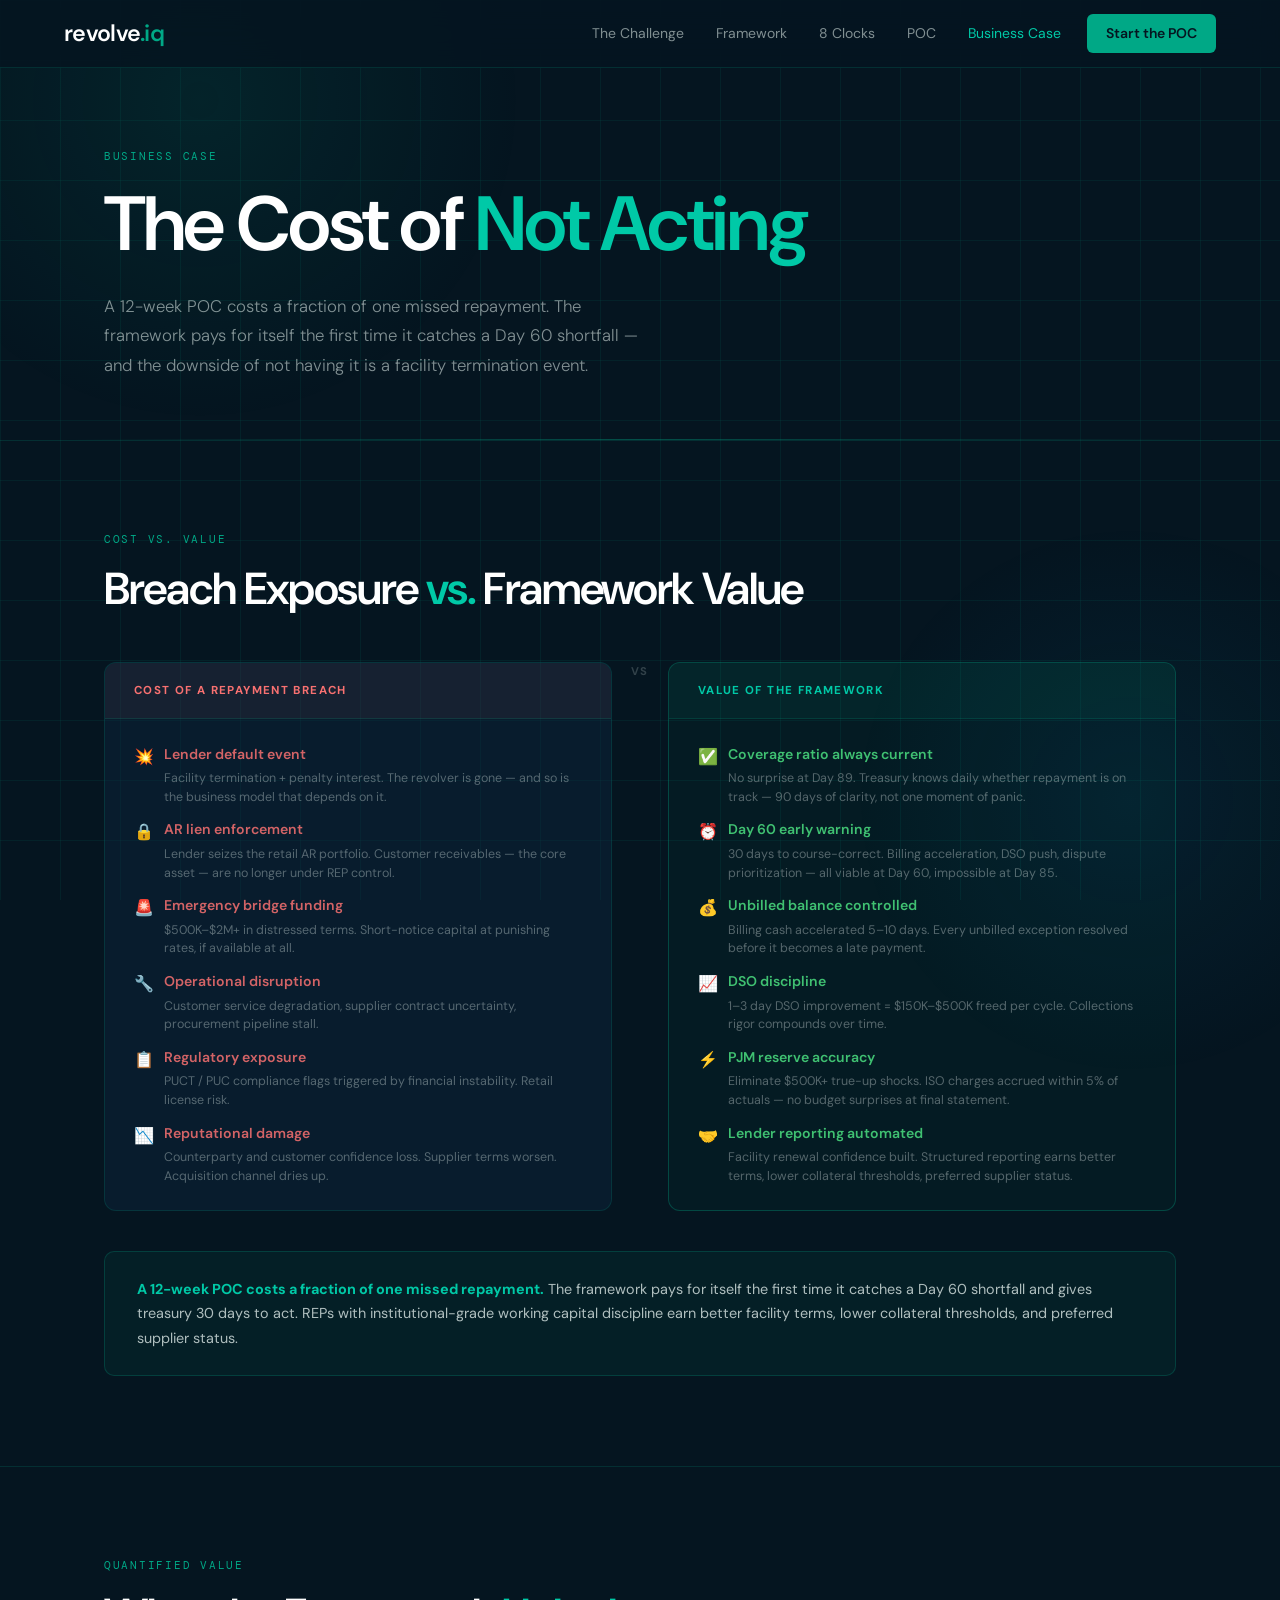
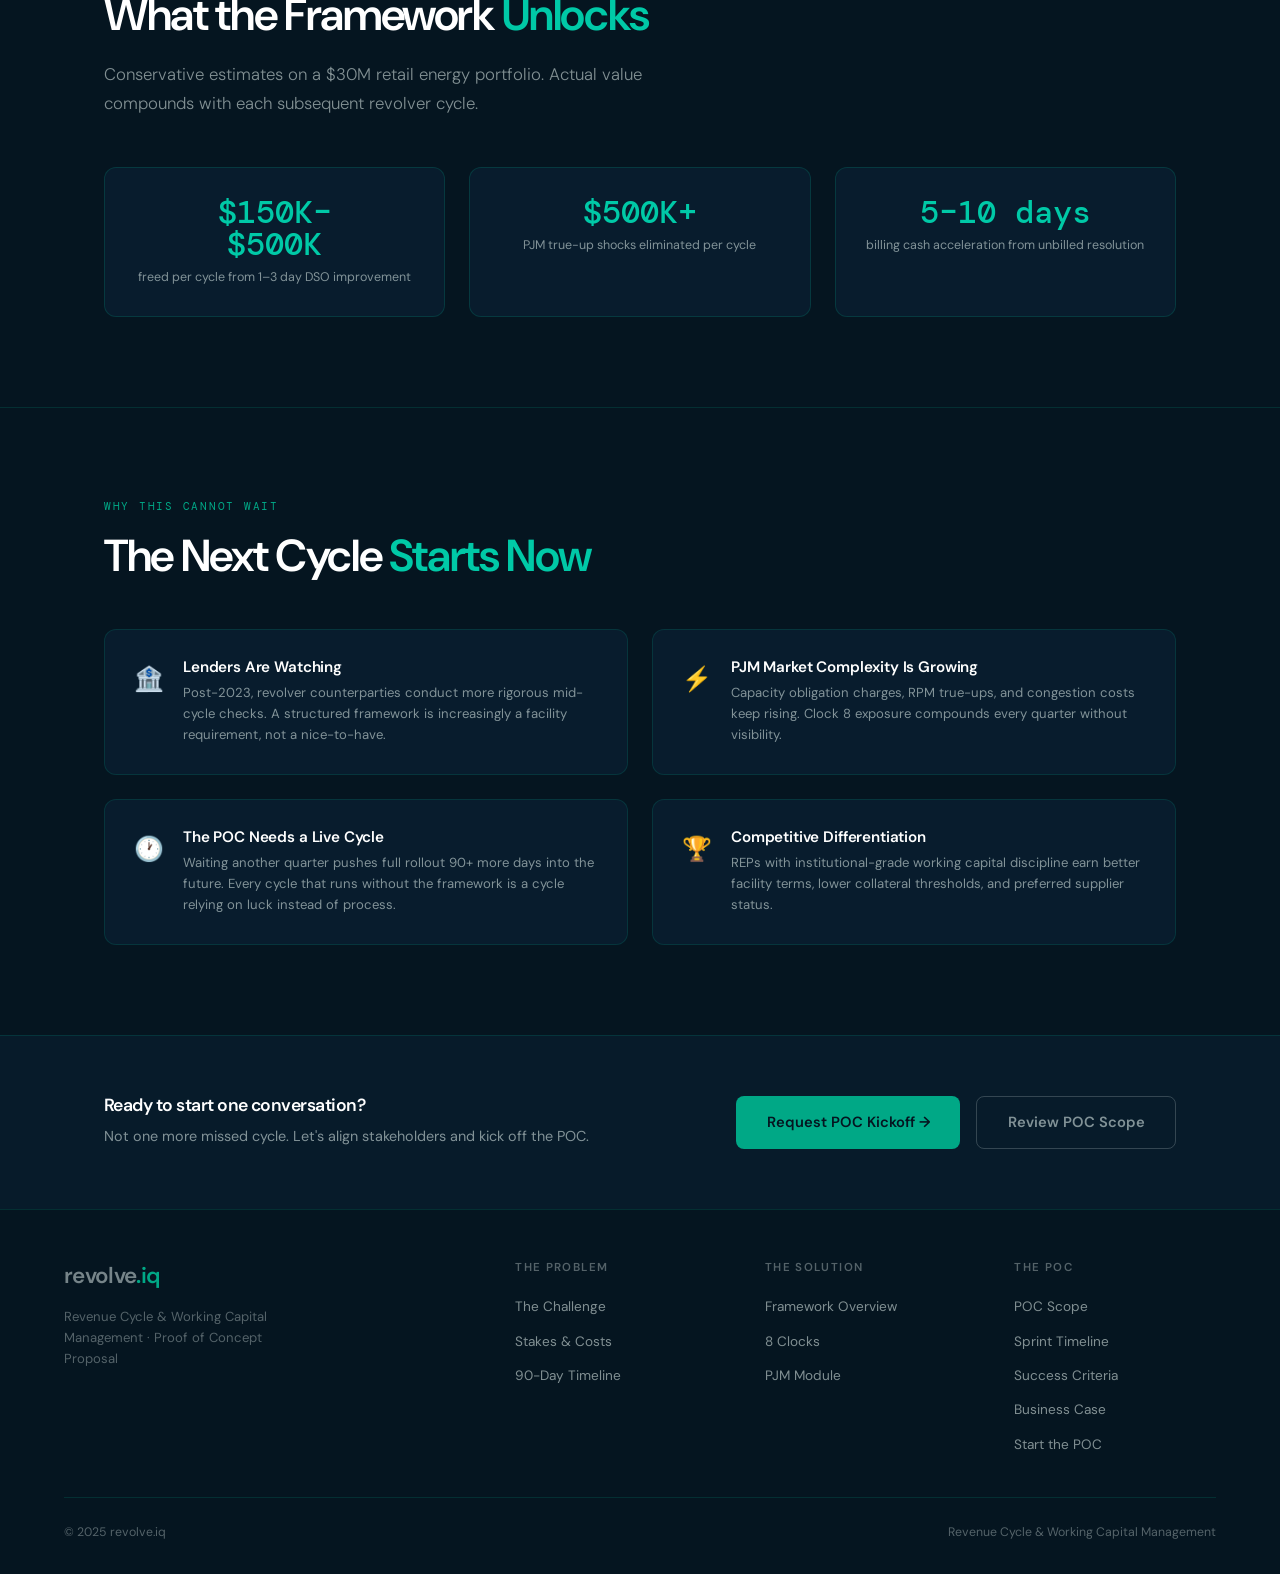
==== business-case.html @ ef3887de "Initial commit: Revolve IQ website" ====
<!DOCTYPE html>
<html lang="en">
<head>
<meta charset="UTF-8">
<meta name="viewport" content="width=device-width, initial-scale=1.0">
<title>Business Case — revolve.iq</title>
<link rel="stylesheet" href="styles.css">
<style>
/* VS LAYOUT */
.vs-wrap { display:grid;grid-template-columns:1fr 56px 1fr;gap:0;margin-top:3rem;align-items:start; }
.vs-col { background:var(--card-bg);border:1px solid var(--border);border-radius:12px;overflow:hidden; }
.vs-col.right { border-color:rgba(0,168,134,.32);background:rgba(0,168,134,.04); }
.vs-head { padding:1.1rem 1.8rem;border-bottom:1px solid var(--border);font-size:.72rem;font-weight:700;text-transform:uppercase;letter-spacing:.12em; }
.vs-col:not(.right) .vs-head { color:var(--red-alert);background:rgba(248,113,113,.06); }
.vs-col.right .vs-head { color:var(--teal-bright);background:rgba(0,168,134,.07); }
.vs-body { padding:1.5rem 1.8rem;display:flex;flex-direction:column;gap:12px; }
.vs-item { display:flex;gap:10px;align-items:flex-start; }
.vs-item-icon { font-size:1rem;flex-shrink:0;margin-top:1px; }
.vs-item-text h5 { font-size:.88rem;font-weight:600;margin-bottom:.2rem; }
.vs-col:not(.right) .vs-item-text h5 { color:rgba(248,113,113,.85); }
.vs-col.right .vs-item-text h5 { color:rgba(74,222,128,.85); }
.vs-item-text p { font-size:.78rem;color:var(--text-dim);line-height:1.5; }
.vs-divider { display:flex;align-items:center;justify-content:center; }
.vs-vs { font-size:.7rem;font-weight:700;color:rgba(232,244,241,.2);letter-spacing:.1em;text-transform:uppercase; }

/* VALUE NUMBERS */
.value-grid { display:grid;grid-template-columns:repeat(3,1fr);gap:1.5rem;margin-top:3rem; }
.val-card { padding:1.8rem;background:var(--card-bg);border:1px solid rgba(0,168,134,.2);border-radius:12px;text-align:center; }
.val-num { font-family:'DM Mono',monospace;font-size:2rem;font-weight:500;color:var(--teal-bright);line-height:1;margin-bottom:.4rem; }
.val-lbl { font-size:.78rem;color:var(--text-muted); }

/* URGENCY */
.urgency-cols { display:grid;grid-template-columns:repeat(2,1fr);gap:1.5rem;margin-top:3rem; }
.urg-card { padding:1.8rem;background:var(--card-bg);border:1px solid var(--border);border-radius:12px;display:flex;gap:1.2rem;align-items:flex-start;transition:border-color .3s; }
.urg-card:hover { border-color:rgba(0,168,134,.35); }
.urg-icon { font-size:1.5rem;flex-shrink:0; }
.urg-card h4 { font-size:.95rem;margin-bottom:.4rem; }
.urg-card p { font-size:.82rem;color:var(--text-muted);line-height:1.6; }

.biz-foot {
  margin-top:2.5rem;padding:1.6rem 2rem;
  background:rgba(0,168,134,.07);border:1px solid rgba(0,168,134,.24);border-radius:10px;
  font-size:.9rem;color:rgba(232,244,241,.75);line-height:1.68;
}
.biz-foot strong { color:var(--teal-bright); }

@media(max-width:800px){
  .vs-wrap { grid-template-columns:1fr;gap:1.5rem; }
  .vs-divider { display:none; }
  .value-grid { grid-template-columns:1fr 1fr; }
  .urgency-cols { grid-template-columns:1fr; }
}
@media(max-width:500px){ .value-grid { grid-template-columns:1fr; } }
</style>
</head>
<body>
<div class="glow glow-tl"></div>
<div class="glow glow-br"></div>

<nav class="site-nav">
  <a href="index.html" class="nav-logo">revolve<span>.iq</span></a>
  <button class="nav-toggle" aria-label="Menu"><span></span><span></span><span></span></button>
  <ul class="nav-links">
    <li><a href="challenge.html">The Challenge</a></li>
    <li><a href="framework.html">Framework</a></li>
    <li><a href="clocks.html">8 Clocks</a></li>
    <li><a href="poc.html">POC</a></li>
    <li><a href="business-case.html">Business Case</a></li>
    <li><a href="contact.html" class="nav-cta">Start the POC</a></li>
  </ul>
</nav>

<div class="page">
  <div class="page-hero">
    <div class="wrap">
      <span class="eyebrow">Business Case</span>
      <h1>The Cost of <em class="accent">Not Acting</em></h1>
      <p class="section-lead">A 12-week POC costs a fraction of one missed repayment. The framework pays for itself the first time it catches a Day 60 shortfall — and the downside of not having it is a facility termination event.</p>
    </div>
  </div>

  <!-- VS -->
  <section class="section">
    <div class="wrap">
      <span class="eyebrow">Cost vs. Value</span>
      <h2>Breach Exposure <em class="accent">vs.</em> Framework Value</h2>
      <div class="vs-wrap">
        <div class="vs-col reveal">
          <div class="vs-head">Cost of a Repayment Breach</div>
          <div class="vs-body">
            <div class="vs-item"><div class="vs-item-icon">💥</div><div class="vs-item-text"><h5>Lender default event</h5><p>Facility termination + penalty interest. The revolver is gone — and so is the business model that depends on it.</p></div></div>
            <div class="vs-item"><div class="vs-item-icon">🔒</div><div class="vs-item-text"><h5>AR lien enforcement</h5><p>Lender seizes the retail AR portfolio. Customer receivables — the core asset — are no longer under REP control.</p></div></div>
            <div class="vs-item"><div class="vs-item-icon">🚨</div><div class="vs-item-text"><h5>Emergency bridge funding</h5><p>$500K–$2M+ in distressed terms. Short-notice capital at punishing rates, if available at all.</p></div></div>
            <div class="vs-item"><div class="vs-item-icon">🔧</div><div class="vs-item-text"><h5>Operational disruption</h5><p>Customer service degradation, supplier contract uncertainty, procurement pipeline stall.</p></div></div>
            <div class="vs-item"><div class="vs-item-icon">📋</div><div class="vs-item-text"><h5>Regulatory exposure</h5><p>PUCT / PUC compliance flags triggered by financial instability. Retail license risk.</p></div></div>
            <div class="vs-item"><div class="vs-item-icon">📉</div><div class="vs-item-text"><h5>Reputational damage</h5><p>Counterparty and customer confidence loss. Supplier terms worsen. Acquisition channel dries up.</p></div></div>
          </div>
        </div>
        <div class="vs-divider"><div class="vs-vs">VS</div></div>
        <div class="vs-col right reveal">
          <div class="vs-head">Value of the Framework</div>
          <div class="vs-body">
            <div class="vs-item"><div class="vs-item-icon">✅</div><div class="vs-item-text"><h5>Coverage ratio always current</h5><p>No surprise at Day 89. Treasury knows daily whether repayment is on track — 90 days of clarity, not one moment of panic.</p></div></div>
            <div class="vs-item"><div class="vs-item-icon">⏰</div><div class="vs-item-text"><h5>Day 60 early warning</h5><p>30 days to course-correct. Billing acceleration, DSO push, dispute prioritization — all viable at Day 60, impossible at Day 85.</p></div></div>
            <div class="vs-item"><div class="vs-item-icon">💰</div><div class="vs-item-text"><h5>Unbilled balance controlled</h5><p>Billing cash accelerated 5–10 days. Every unbilled exception resolved before it becomes a late payment.</p></div></div>
            <div class="vs-item"><div class="vs-item-icon">📈</div><div class="vs-item-text"><h5>DSO discipline</h5><p>1–3 day DSO improvement = $150K–$500K freed per cycle. Collections rigor compounds over time.</p></div></div>
            <div class="vs-item"><div class="vs-item-icon">⚡</div><div class="vs-item-text"><h5>PJM reserve accuracy</h5><p>Eliminate $500K+ true-up shocks. ISO charges accrued within 5% of actuals — no budget surprises at final statement.</p></div></div>
            <div class="vs-item"><div class="vs-item-icon">🤝</div><div class="vs-item-text"><h5>Lender reporting automated</h5><p>Facility renewal confidence built. Structured reporting earns better terms, lower collateral thresholds, preferred supplier status.</p></div></div>
          </div>
        </div>
      </div>
      <div class="biz-foot">
        <strong>A 12-week POC costs a fraction of one missed repayment.</strong> The framework pays for itself the first time it catches a Day 60 shortfall and gives treasury 30 days to act. REPs with institutional-grade working capital discipline earn better facility terms, lower collateral thresholds, and preferred supplier status.
      </div>
    </div>
  </section>

  <hr class="divider">

  <!-- VALUE NUMBERS -->
  <section class="section">
    <div class="wrap">
      <span class="eyebrow">Quantified Value</span>
      <h2>What the Framework <em class="accent">Unlocks</em></h2>
      <p class="section-lead">Conservative estimates on a $30M retail energy portfolio. Actual value compounds with each subsequent revolver cycle.</p>
      <div class="value-grid">
        <div class="val-card reveal">
          <div class="val-num">$150K–<br>$500K</div>
          <div class="val-lbl">freed per cycle from 1–3 day DSO improvement</div>
        </div>
        <div class="val-card reveal">
          <div class="val-num">$500K+</div>
          <div class="val-lbl">PJM true-up shocks eliminated per cycle</div>
        </div>
        <div class="val-card reveal">
          <div class="val-num">5–10 days</div>
          <div class="val-lbl">billing cash acceleration from unbilled resolution</div>
        </div>
      </div>
    </div>
  </section>

  <hr class="divider">

  <!-- URGENCY -->
  <section class="section">
    <div class="wrap">
      <span class="eyebrow">Why This Cannot Wait</span>
      <h2>The Next Cycle <em class="accent">Starts Now</em></h2>
      <div class="urgency-cols">
        <div class="urg-card reveal">
          <div class="urg-icon">🏦</div>
          <div>
            <h4>Lenders Are Watching</h4>
            <p>Post-2023, revolver counterparties conduct more rigorous mid-cycle checks. A structured framework is increasingly a facility requirement, not a nice-to-have.</p>
          </div>
        </div>
        <div class="urg-card reveal">
          <div class="urg-icon">⚡</div>
          <div>
            <h4>PJM Market Complexity Is Growing</h4>
            <p>Capacity obligation charges, RPM true-ups, and congestion costs keep rising. Clock 8 exposure compounds every quarter without visibility.</p>
          </div>
        </div>
        <div class="urg-card reveal">
          <div class="urg-icon">🕐</div>
          <div>
            <h4>The POC Needs a Live Cycle</h4>
            <p>Waiting another quarter pushes full rollout 90+ more days into the future. Every cycle that runs without the framework is a cycle relying on luck instead of process.</p>
          </div>
        </div>
        <div class="urg-card reveal">
          <div class="urg-icon">🏆</div>
          <div>
            <h4>Competitive Differentiation</h4>
            <p>REPs with institutional-grade working capital discipline earn better facility terms, lower collateral thresholds, and preferred supplier status.</p>
          </div>
        </div>
      </div>
    </div>
  </section>

  <!-- CTA -->
  <section style="background:rgba(14,40,65,0.35);border-top:1px solid var(--border);padding:60px 0">
    <div class="wrap" style="display:flex;justify-content:space-between;align-items:center;flex-wrap:wrap;gap:2rem">
      <div>
        <h3>Ready to start one conversation?</h3>
        <p style="font-size:.9rem;color:var(--text-muted);margin-top:.4rem">Not one more missed cycle. Let's align stakeholders and kick off the POC.</p>
      </div>
      <div style="display:flex;gap:1rem;flex-wrap:wrap">
        <a href="contact.html" class="btn btn-primary">Request POC Kickoff →</a>
        <a href="poc.html" class="btn btn-ghost">Review POC Scope</a>
      </div>
    </div>
  </section>
</div>

<footer class="site-footer">
  <div class="footer-grid">
    <div><div class="footer-logo">revolve<span>.iq</span></div><p class="footer-tagline">Revenue Cycle & Working Capital Management · Proof of Concept Proposal</p></div>
    <div class="footer-col"><h5>The Problem</h5><ul><li><a href="challenge.html">The Challenge</a></li><li><a href="challenge.html#stakes">Stakes & Costs</a></li><li><a href="challenge.html#timeline">90-Day Timeline</a></li></ul></div>
    <div class="footer-col"><h5>The Solution</h5><ul><li><a href="framework.html">Framework Overview</a></li><li><a href="clocks.html">8 Clocks</a></li><li><a href="clocks.html#pjm">PJM Module</a></li></ul></div>
    <div class="footer-col"><h5>The POC</h5><ul><li><a href="poc.html">POC Scope</a></li><li><a href="poc.html#timeline">Sprint Timeline</a></li><li><a href="poc.html#success">Success Criteria</a></li><li><a href="business-case.html">Business Case</a></li><li><a href="contact.html">Start the POC</a></li></ul></div>
  </div>
  <div class="footer-bottom"><span>© 2025 revolve.iq</span><span>Revenue Cycle & Working Capital Management</span></div>
</footer>
<script src="main.js"></script>
</body>
</html>
---- styles.css ----
/* ══════════════════════════════════════════
   revolve.iq — Global Stylesheet
   ══════════════════════════════════════════ */

@import url('https://fonts.googleapis.com/css2?family=DM+Sans:ital,opsz,wght@0,9..40,300;0,9..40,400;0,9..40,500;0,9..40,600;1,9..40,300&family=DM+Mono:wght@400;500&display=swap');

:root {
  --ink:         #051520;
  --ink-mid:     #0E2841;
  --ink-light:   #1E3550;
  --teal:        #00A886;
  --teal-bright: #00C9A7;
  --teal-dim:    #467886;
  --amber:       #E97132;
  --amber-light: #FFC000;
  --sky:         #0F9ED5;
  --red-alert:   #F87171;
  --green-ok:    #4ADE80;
  --slate:       #64748B;
  --border:      rgba(0,168,134,0.18);
  --text:        #E8F4F1;
  --text-muted:  rgba(232,244,241,0.55);
  --text-dim:    rgba(232,244,241,0.35);
  --card-bg:     rgba(14,40,65,0.40);
  --card-hover:  rgba(14,40,65,0.65);
}

*, *::before, *::after { box-sizing: border-box; margin: 0; padding: 0; }
html { scroll-behavior: smooth; }

body {
  font-family: 'DM Sans', sans-serif;
  background: var(--ink);
  color: var(--text);
  line-height: 1.65;
  overflow-x: hidden;
  min-height: 100vh;
}

/* ── GRID BACKGROUND ── */
body::before {
  content: '';
  position: fixed;
  inset: 0;
  background-image:
    linear-gradient(var(--border) 1px, transparent 1px),
    linear-gradient(90deg, var(--border) 1px, transparent 1px);
  background-size: 60px 60px;
  pointer-events: none;
  z-index: 0;
  opacity: 0.5;
}

/* ── GLOW ORBS ── */
.glow { position: fixed; border-radius: 50%; pointer-events: none; z-index: 0; }
.glow-tl { width: 700px; height: 700px; top: -250px; left: -150px;
  background: radial-gradient(circle, rgba(0,168,134,0.10) 0%, transparent 65%); }
.glow-br { width: 600px; height: 600px; bottom: -200px; right: -150px;
  background: radial-gradient(circle, rgba(15,158,213,0.08) 0%, transparent 65%); }

/* ── NAV ── */
nav.site-nav {
  position: fixed;
  top: 0; left: 0; right: 0;
  z-index: 200;
  height: 68px;
  display: flex;
  align-items: center;
  justify-content: space-between;
  padding: 0 5%;
  background: rgba(5,21,32,0.88);
  backdrop-filter: blur(18px);
  -webkit-backdrop-filter: blur(18px);
  border-bottom: 1px solid var(--border);
}

.nav-logo {
  font-size: 1.45rem;
  font-weight: 600;
  letter-spacing: -0.03em;
  color: #fff;
  text-decoration: none;
}
.nav-logo span { color: var(--teal); }

.nav-links {
  display: flex;
  align-items: center;
  gap: 0.2rem;
  list-style: none;
}

.nav-links a {
  display: block;
  padding: 0.45rem 0.9rem;
  color: var(--text-muted);
  text-decoration: none;
  font-size: 0.875rem;
  font-weight: 400;
  border-radius: 6px;
  transition: color 0.2s, background 0.2s;
  white-space: nowrap;
}
.nav-links a:hover { color: var(--teal-bright); background: rgba(0,168,134,0.07); }
.nav-links a.active { color: var(--teal-bright); }

.nav-cta {
  background: var(--teal) !important;
  color: var(--ink) !important;
  font-weight: 600 !important;
  padding: 0.5rem 1.2rem !important;
  border-radius: 6px !important;
  margin-left: 0.5rem;
  transition: background 0.2s !important;
}
.nav-cta:hover { background: var(--teal-bright) !important; color: var(--ink) !important; }

/* hamburger */
.nav-toggle {
  display: none;
  flex-direction: column;
  gap: 5px;
  cursor: pointer;
  padding: 6px;
  background: none;
  border: none;
}
.nav-toggle span {
  display: block;
  width: 22px;
  height: 1.5px;
  background: var(--text-muted);
  border-radius: 2px;
  transition: all 0.3s;
}

/* ── PAGE CONTENT ── */
.page { position: relative; z-index: 1; padding-top: 68px; }

/* ── LAYOUT HELPERS ── */
.wrap { max-width: 1200px; margin: 0 auto; padding: 0 5%; }
.section { padding: 90px 0; }
.section-sm { padding: 60px 0; }

/* ── EYEBROW ── */
.eyebrow {
  font-family: 'DM Mono', monospace;
  font-size: 0.68rem;
  color: var(--teal);
  letter-spacing: 0.16em;
  text-transform: uppercase;
  margin-bottom: 1rem;
  display: block;
}

/* ── HEADINGS ── */
h1, h2, h3, h4 { font-weight: 600; line-height: 1.1; letter-spacing: -0.03em; }
h1 { font-size: clamp(2.6rem, 6vw, 5rem); color: #fff; margin-bottom: 1.6rem; }
h2 { font-size: clamp(1.9rem, 3.5vw, 3rem); color: #fff; margin-bottom: 1.2rem; }
h3 { font-size: 1.1rem; color: #fff; margin-bottom: 0.6rem; }
h4 { font-size: 0.95rem; color: #fff; margin-bottom: 0.5rem; letter-spacing: -0.01em; }

.accent { color: var(--teal-bright); font-style: normal; }
.warn-text { color: var(--amber); }

.section-lead {
  font-size: 1.05rem;
  color: var(--text-muted);
  max-width: 560px;
  line-height: 1.75;
  font-weight: 300;
}

/* ── BUTTONS ── */
.btn {
  display: inline-flex;
  align-items: center;
  gap: 0.5rem;
  padding: 0.85rem 1.9rem;
  border-radius: 8px;
  font-size: 0.92rem;
  font-weight: 600;
  text-decoration: none;
  cursor: pointer;
  border: none;
  transition: all 0.2s;
  font-family: 'DM Sans', sans-serif;
}

.btn-primary {
  background: var(--teal);
  color: var(--ink);
}
.btn-primary:hover { background: var(--teal-bright); transform: translateY(-1px); }

.btn-ghost {
  background: transparent;
  color: var(--text-muted);
  border: 1px solid rgba(232,244,241,0.2);
}
.btn-ghost:hover { border-color: var(--teal); color: var(--teal-bright); }

.btn-sm { padding: 0.55rem 1.2rem; font-size: 0.82rem; }

/* ── CARDS ── */
.card {
  background: var(--card-bg);
  border: 1px solid var(--border);
  border-radius: 12px;
  padding: 2rem;
  transition: border-color 0.3s, background 0.3s;
}
.card:hover { border-color: rgba(0,168,134,0.38); background: var(--card-hover); }

.card-teal  { border-color: rgba(0,168,134,0.30); background: rgba(0,168,134,0.06); }
.card-amber { border-color: rgba(233,113,50,0.30); background: rgba(233,113,50,0.05); }
.card-red   { border-color: rgba(248,113,113,0.30); background: rgba(248,113,113,0.05); }
.card-sky   { border-color: rgba(15,158,213,0.30); background: rgba(15,158,213,0.05); }

/* ── DIVIDER ── */
hr.divider {
  border: none;
  border-top: 1px solid var(--border);
  position: relative;
  z-index: 1;
}

/* ── BADGE ── */
.badge {
  display: inline-block;
  font-family: 'DM Mono', monospace;
  font-size: 0.62rem;
  font-weight: 500;
  text-transform: uppercase;
  letter-spacing: 0.1em;
  padding: 3px 10px;
  border-radius: 100px;
}
.badge-teal  { background: rgba(0,168,134,0.15); color: var(--teal-bright); border: 1px solid rgba(0,168,134,0.3); }
.badge-amber { background: rgba(233,113,50,0.15); color: var(--amber); border: 1px solid rgba(233,113,50,0.3); }
.badge-red   { background: rgba(248,113,113,0.15); color: var(--red-alert); border: 1px solid rgba(248,113,113,0.3); }

/* ── STAT BOX ── */
.stat-box .num {
  font-family: 'DM Mono', monospace;
  font-size: 2.2rem;
  font-weight: 500;
  line-height: 1;
  color: #fff;
  letter-spacing: -0.04em;
}
.stat-box .num .t { color: var(--teal-bright); }
.stat-box .num .a { color: var(--amber); }
.stat-box .lbl {
  font-size: 0.73rem;
  color: var(--text-dim);
  text-transform: uppercase;
  letter-spacing: 0.09em;
  margin-top: 0.4rem;
}

/* ── LIST ITEMS ── */
.dot-list { list-style: none; display: flex; flex-direction: column; gap: 10px; }
.dot-list li {
  font-size: 0.87rem;
  color: var(--text-muted);
  padding-left: 1.4rem;
  position: relative;
  line-height: 1.55;
}
.dot-list li::before {
  content: '';
  position: absolute; left: 0; top: 7px;
  width: 6px; height: 6px;
  border-radius: 50%;
  background: var(--teal-dim);
}

.arrow-list { list-style: none; display: flex; flex-direction: column; gap: 8px; }
.arrow-list li {
  font-size: 0.82rem;
  color: var(--text-dim);
  padding-left: 16px;
  position: relative;
  line-height: 1.45;
}
.arrow-list li::before {
  content: '→';
  position: absolute; left: 0;
  color: rgba(0,168,134,0.4);
  font-size: 0.72rem;
}

/* ── PAGE HERO (inner pages) ── */
.page-hero {
  padding: 80px 0 60px;
  border-bottom: 1px solid var(--border);
  position: relative;
}
.page-hero::after {
  content: '';
  position: absolute;
  bottom: 0; left: 5%; right: 5%;
  height: 1px;
  background: linear-gradient(90deg, transparent, var(--teal), transparent);
  opacity: 0.4;
}

/* ── FOOTER ── */
footer.site-footer {
  position: relative;
  z-index: 1;
  border-top: 1px solid var(--border);
  padding: 3rem 5% 2rem;
}

.footer-grid {
  max-width: 1200px;
  margin: 0 auto;
  display: grid;
  grid-template-columns: 2fr 1fr 1fr 1fr;
  gap: 3rem;
  padding-bottom: 2.5rem;
  border-bottom: 1px solid var(--border);
}

.footer-logo {
  font-size: 1.4rem;
  font-weight: 600;
  letter-spacing: -0.03em;
  color: rgba(232,244,241,0.5);
}
.footer-logo span { color: var(--teal); }

.footer-tagline {
  font-size: 0.82rem;
  color: var(--text-dim);
  line-height: 1.6;
  margin-top: 0.7rem;
  max-width: 240px;
}

.footer-col h5 {
  font-size: 0.72rem;
  font-weight: 600;
  text-transform: uppercase;
  letter-spacing: 0.12em;
  color: var(--text-dim);
  margin-bottom: 1rem;
}

.footer-col ul { list-style: none; display: flex; flex-direction: column; gap: 8px; }
.footer-col ul li a {
  font-size: 0.85rem;
  color: var(--text-muted);
  text-decoration: none;
  transition: color 0.2s;
}
.footer-col ul li a:hover { color: var(--teal-bright); }

.footer-bottom {
  max-width: 1200px;
  margin: 0 auto;
  padding-top: 1.5rem;
  display: flex;
  justify-content: space-between;
  align-items: center;
  font-size: 0.77rem;
  color: var(--text-dim);
}

/* ── RAG STATUS PILLS ── */
.rag { display: flex; align-items: center; gap: 8px; }
.rag-dot { width: 8px; height: 8px; border-radius: 50%; flex-shrink: 0; }
.rag-dot.g { background: var(--green-ok); }
.rag-dot.a { background: var(--amber-light); }
.rag-dot.r { background: var(--red-alert); }

/* ── REVEAL ANIMATION ── */
.reveal {
  opacity: 0;
  transform: translateY(22px);
  transition: opacity 0.6s ease, transform 0.6s ease;
}
.reveal.visible { opacity: 1; transform: none; }

/* ── RESPONSIVE ── */
@media (max-width: 900px) {
  .footer-grid { grid-template-columns: 1fr 1fr; gap: 2rem; }
}

@media (max-width: 700px) {
  .nav-links { display: none; flex-direction: column; position: absolute;
    top: 68px; left: 0; right: 0; background: rgba(5,21,32,0.97);
    padding: 1.5rem 5%; border-bottom: 1px solid var(--border); gap: 0.3rem; }
  .nav-links.open { display: flex; }
  .nav-toggle { display: flex; }
  .footer-grid { grid-template-columns: 1fr; gap: 1.5rem; }
  .footer-bottom { flex-direction: column; gap: 0.5rem; text-align: center; }
  h1 { font-size: 2.4rem; }
  h2 { font-size: 1.8rem; }
}
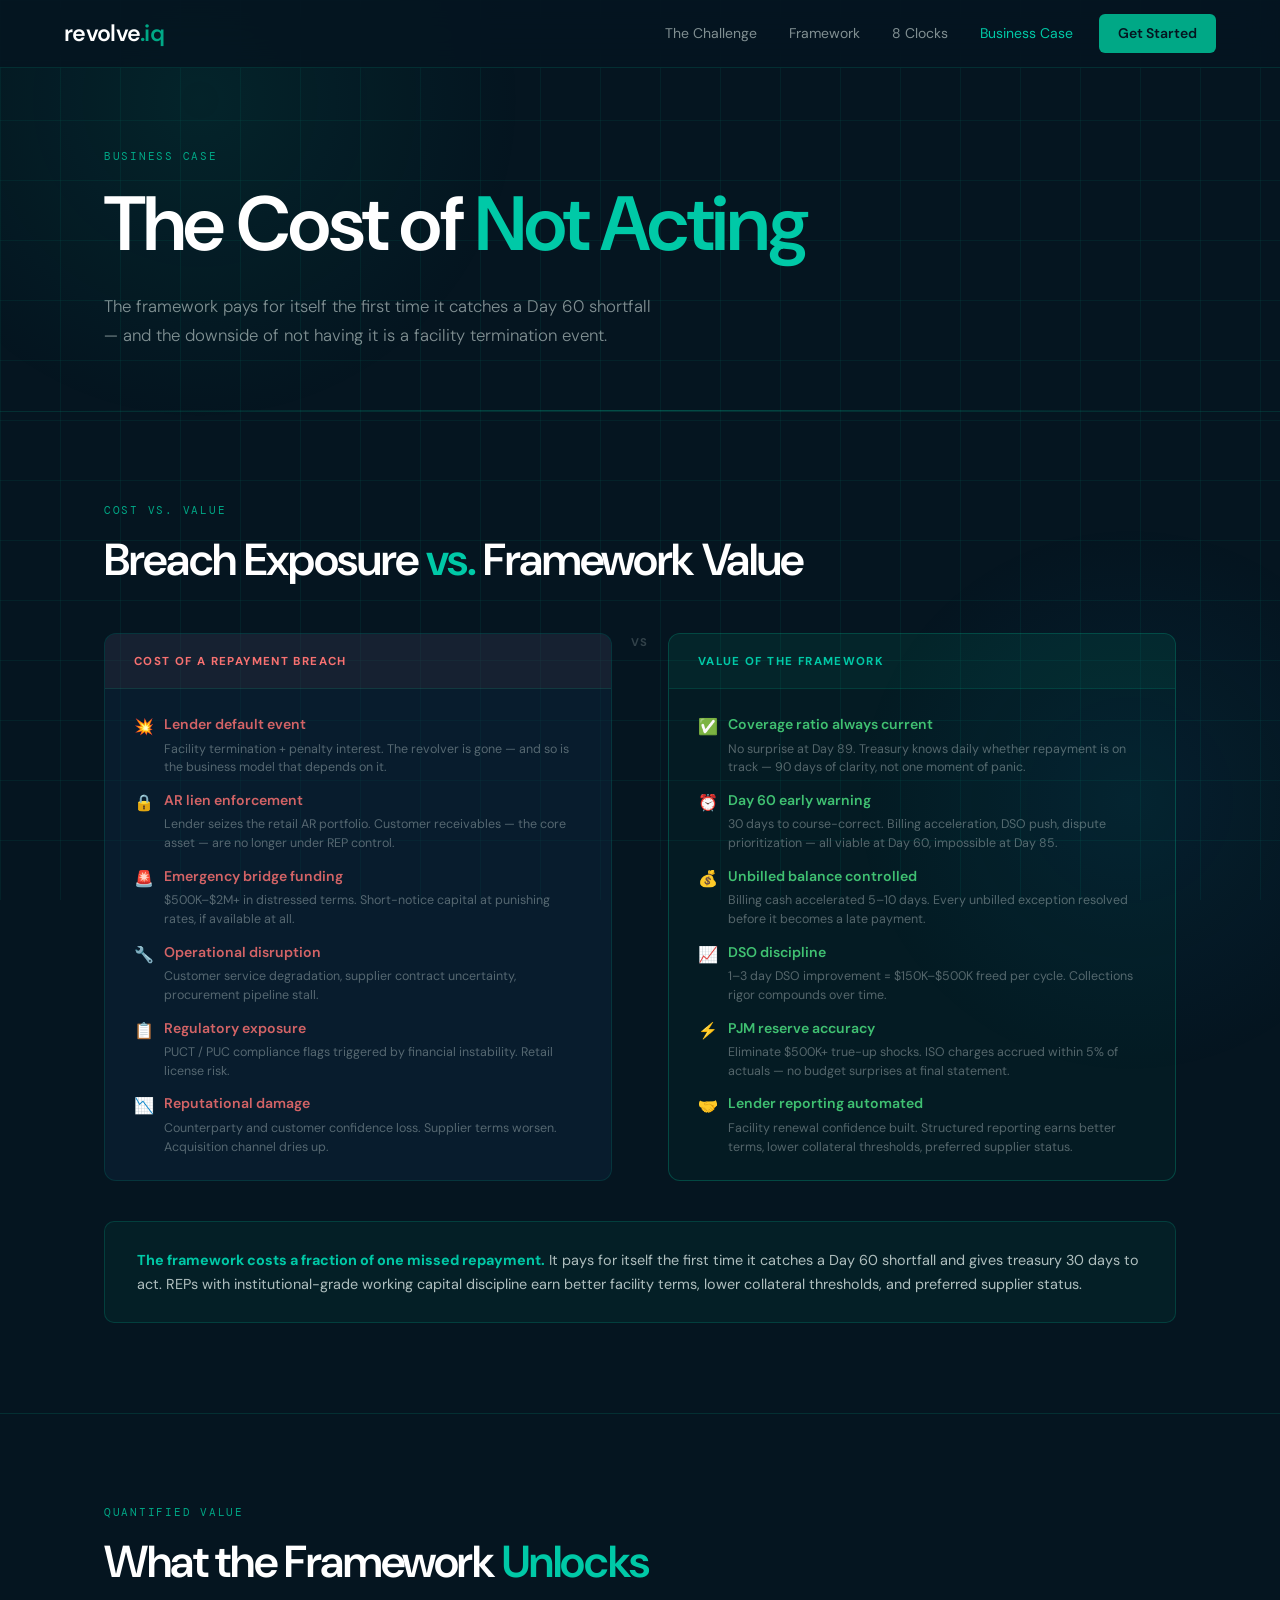
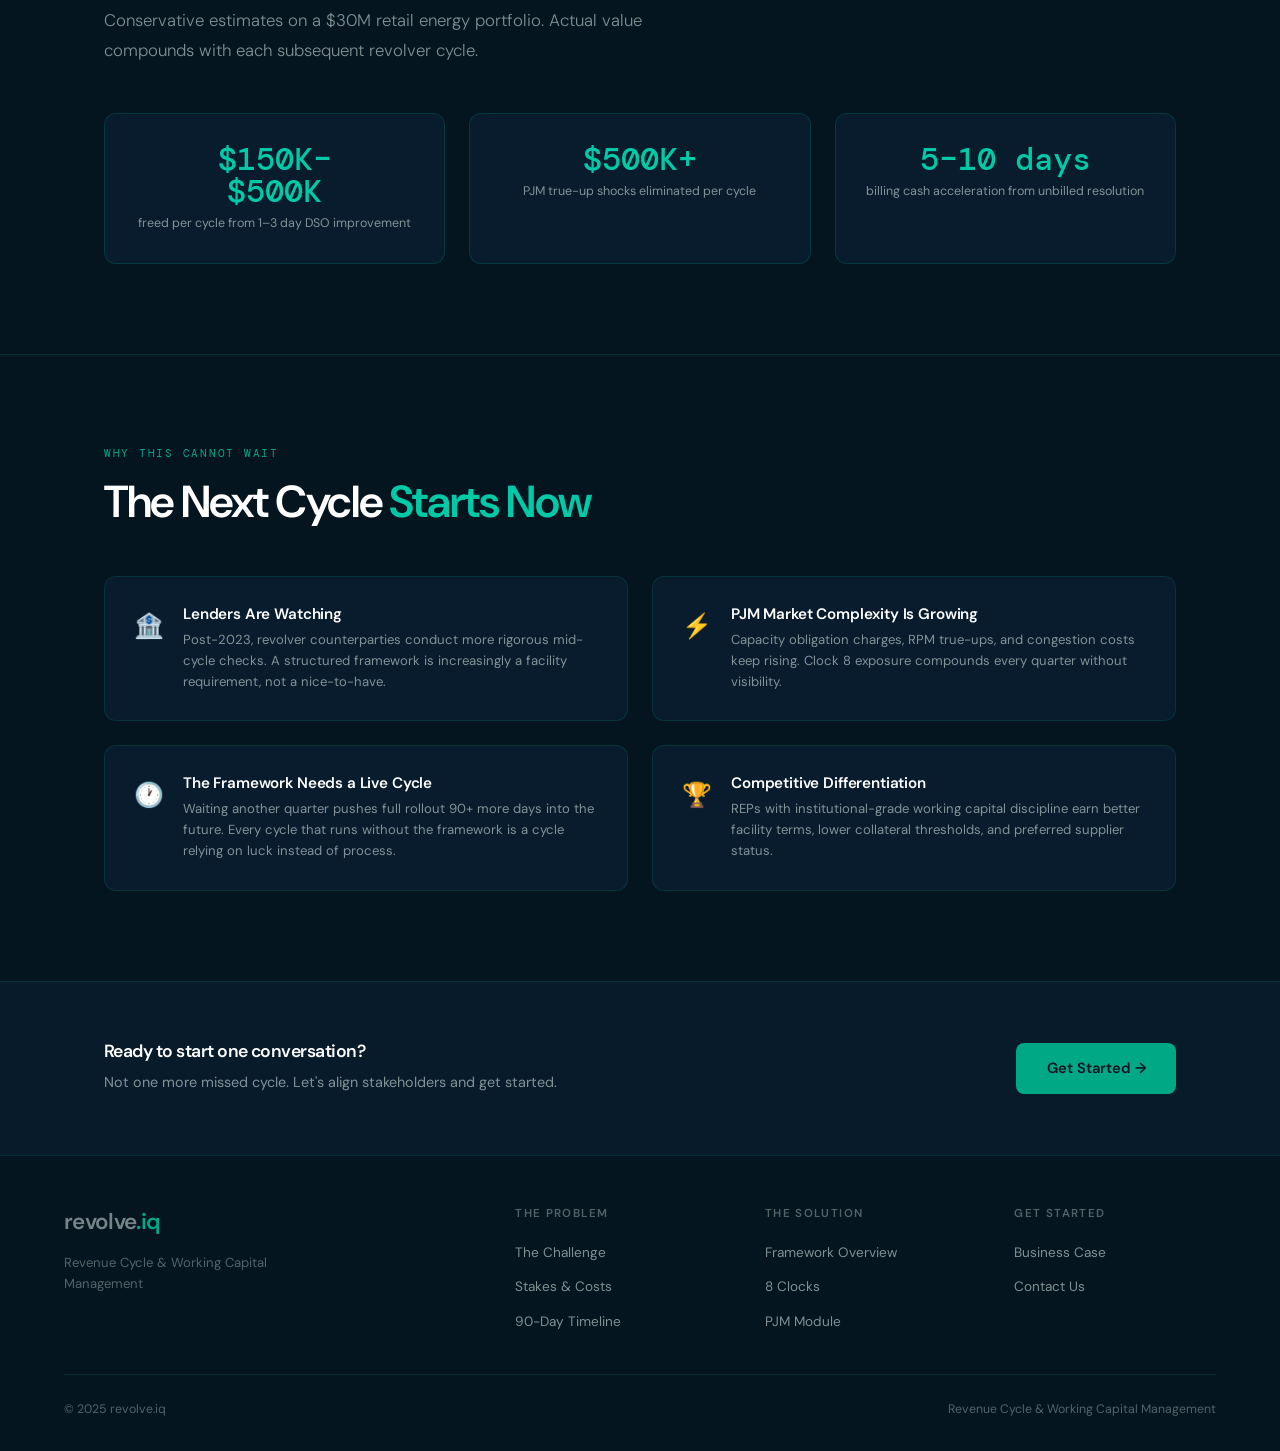
==== commit 21cf9401: "Remove all POC references and poc.html Replace POC nav links, CTAs, and footer sections with generic" ====
--- a/business-case.html
+++ b/business-case.html
@@ -64,9 +64,8 @@
     <li><a href="challenge.html">The Challenge</a></li>
     <li><a href="framework.html">Framework</a></li>
     <li><a href="clocks.html">8 Clocks</a></li>
-    <li><a href="poc.html">POC</a></li>
     <li><a href="business-case.html">Business Case</a></li>
-    <li><a href="contact.html" class="nav-cta">Start the POC</a></li>
+    <li><a href="contact.html" class="nav-cta">Get Started</a></li>
   </ul>
 </nav>
 
@@ -75,7 +74,7 @@
     <div class="wrap">
       <span class="eyebrow">Business Case</span>
       <h1>The Cost of <em class="accent">Not Acting</em></h1>
-      <p class="section-lead">A 12-week POC costs a fraction of one missed repayment. The framework pays for itself the first time it catches a Day 60 shortfall — and the downside of not having it is a facility termination event.</p>
+      <p class="section-lead">The framework pays for itself the first time it catches a Day 60 shortfall — and the downside of not having it is a facility termination event.</p>
     </div>
   </div>
 
@@ -110,7 +109,7 @@
         </div>
       </div>
       <div class="biz-foot">
-        <strong>A 12-week POC costs a fraction of one missed repayment.</strong> The framework pays for itself the first time it catches a Day 60 shortfall and gives treasury 30 days to act. REPs with institutional-grade working capital discipline earn better facility terms, lower collateral thresholds, and preferred supplier status.
+        <strong>The framework costs a fraction of one missed repayment.</strong> It pays for itself the first time it catches a Day 60 shortfall and gives treasury 30 days to act. REPs with institutional-grade working capital discipline earn better facility terms, lower collateral thresholds, and preferred supplier status.
       </div>
     </div>
   </section>
@@ -165,7 +164,7 @@
         <div class="urg-card reveal">
           <div class="urg-icon">🕐</div>
           <div>
-            <h4>The POC Needs a Live Cycle</h4>
+            <h4>The Framework Needs a Live Cycle</h4>
             <p>Waiting another quarter pushes full rollout 90+ more days into the future. Every cycle that runs without the framework is a cycle relying on luck instead of process.</p>
           </div>
         </div>
@@ -185,11 +184,10 @@
     <div class="wrap" style="display:flex;justify-content:space-between;align-items:center;flex-wrap:wrap;gap:2rem">
       <div>
         <h3>Ready to start one conversation?</h3>
-        <p style="font-size:.9rem;color:var(--text-muted);margin-top:.4rem">Not one more missed cycle. Let's align stakeholders and kick off the POC.</p>
+        <p style="font-size:.9rem;color:var(--text-muted);margin-top:.4rem">Not one more missed cycle. Let's align stakeholders and get started.</p>
       </div>
       <div style="display:flex;gap:1rem;flex-wrap:wrap">
-        <a href="contact.html" class="btn btn-primary">Request POC Kickoff →</a>
-        <a href="poc.html" class="btn btn-ghost">Review POC Scope</a>
+        <a href="contact.html" class="btn btn-primary">Get Started →</a>
       </div>
     </div>
   </section>
@@ -197,10 +195,10 @@
 
 <footer class="site-footer">
   <div class="footer-grid">
-    <div><div class="footer-logo">revolve<span>.iq</span></div><p class="footer-tagline">Revenue Cycle & Working Capital Management · Proof of Concept Proposal</p></div>
+    <div><div class="footer-logo">revolve<span>.iq</span></div><p class="footer-tagline">Revenue Cycle & Working Capital Management</p></div>
     <div class="footer-col"><h5>The Problem</h5><ul><li><a href="challenge.html">The Challenge</a></li><li><a href="challenge.html#stakes">Stakes & Costs</a></li><li><a href="challenge.html#timeline">90-Day Timeline</a></li></ul></div>
     <div class="footer-col"><h5>The Solution</h5><ul><li><a href="framework.html">Framework Overview</a></li><li><a href="clocks.html">8 Clocks</a></li><li><a href="clocks.html#pjm">PJM Module</a></li></ul></div>
-    <div class="footer-col"><h5>The POC</h5><ul><li><a href="poc.html">POC Scope</a></li><li><a href="poc.html#timeline">Sprint Timeline</a></li><li><a href="poc.html#success">Success Criteria</a></li><li><a href="business-case.html">Business Case</a></li><li><a href="contact.html">Start the POC</a></li></ul></div>
+    <div class="footer-col"><h5>Get Started</h5><ul><li><a href="business-case.html">Business Case</a></li><li><a href="contact.html">Contact Us</a></li></ul></div>
   </div>
   <div class="footer-bottom"><span>© 2025 revolve.iq</span><span>Revenue Cycle & Working Capital Management</span></div>
 </footer>
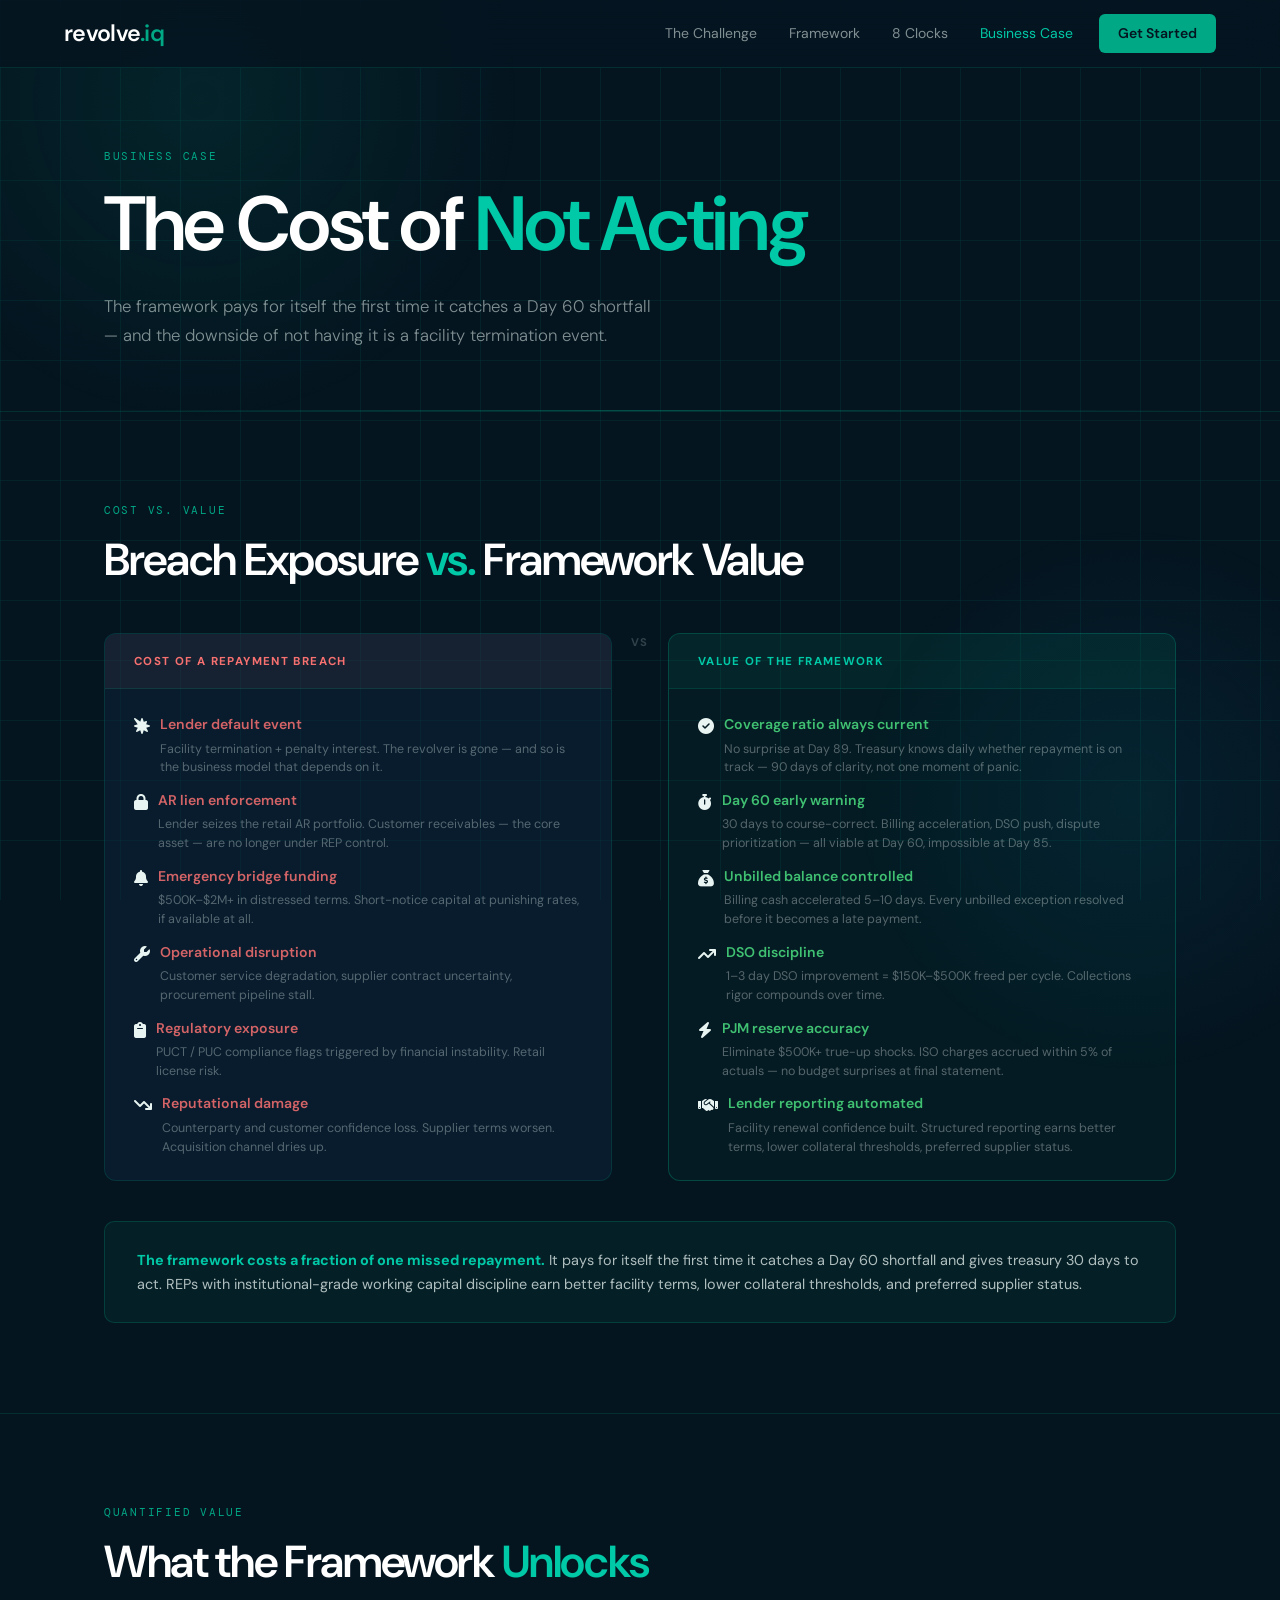
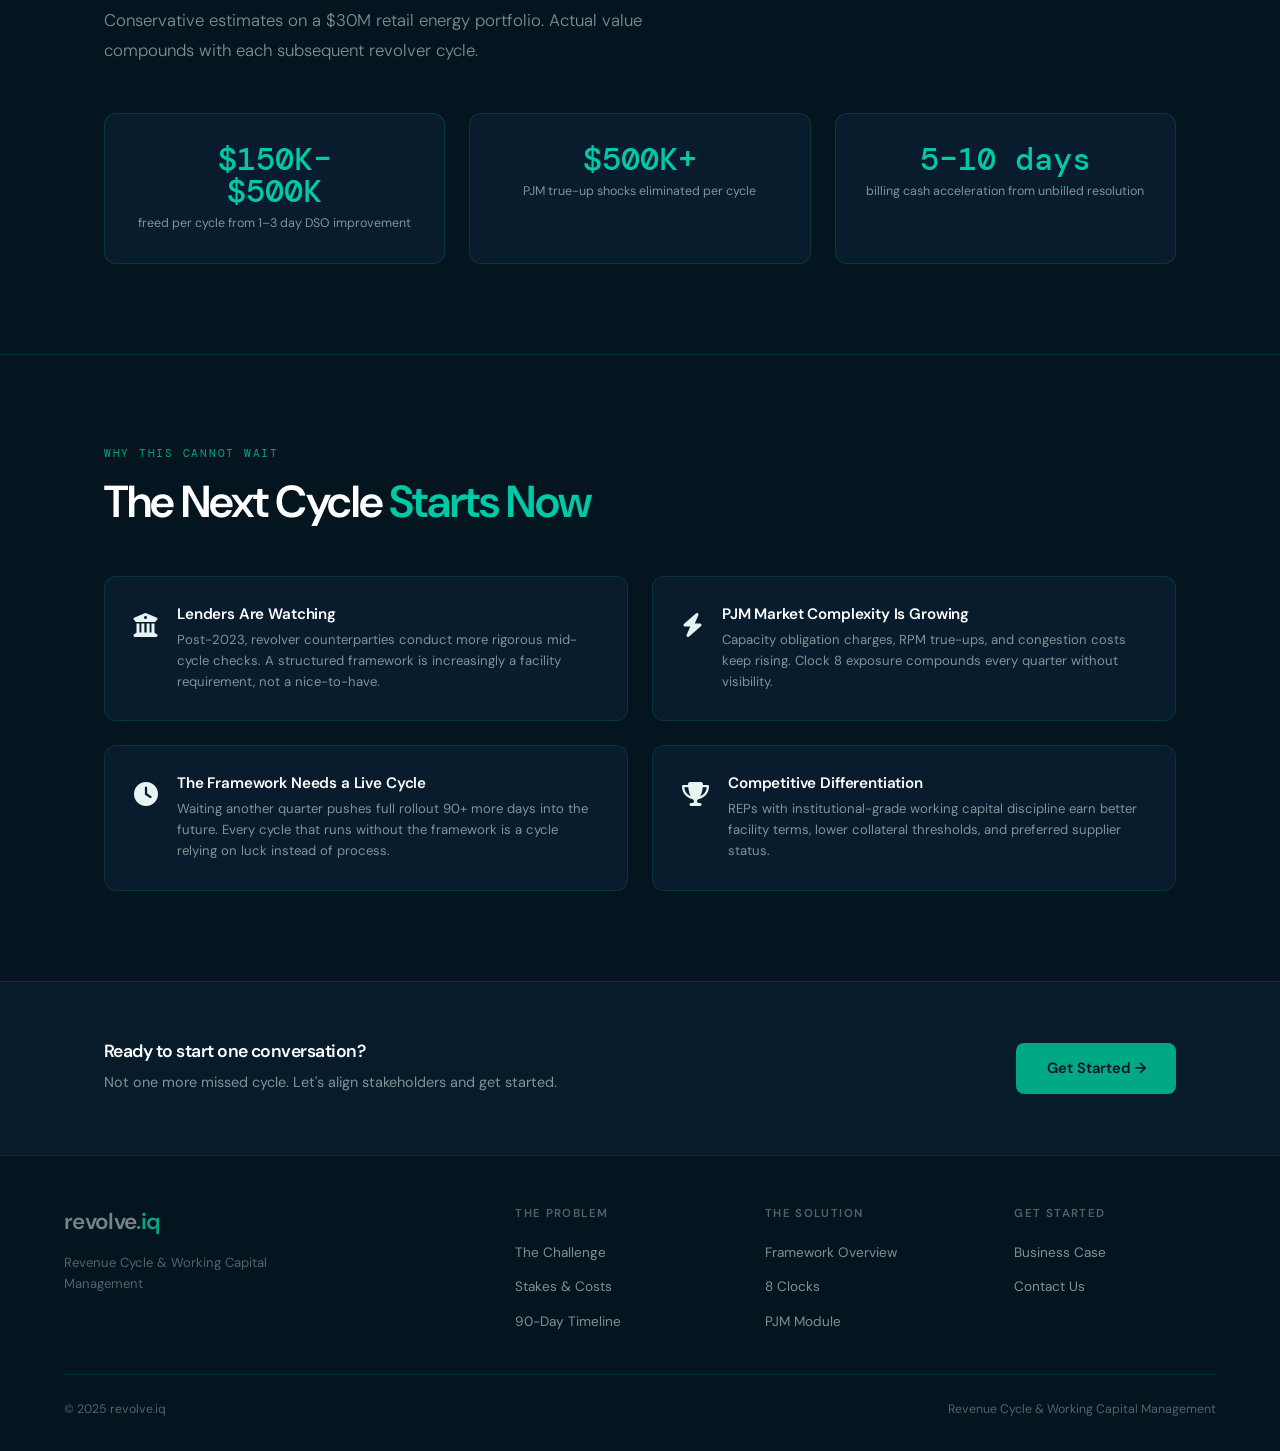
==== commit c42caf9b: "Replace emoji icons with Font Awesome across all pages Add Font Awesome 6 CDN and replace all ~36 Un" ====
--- a/business-case.html
+++ b/business-case.html
@@ -4,6 +4,7 @@
 <meta charset="UTF-8">
 <meta name="viewport" content="width=device-width, initial-scale=1.0">
 <title>Business Case — revolve.iq</title>
+<link rel="stylesheet" href="https://cdnjs.cloudflare.com/ajax/libs/font-awesome/6.5.1/css/all.min.css">
 <link rel="stylesheet" href="styles.css">
 <style>
 /* VS LAYOUT */
@@ -87,24 +88,24 @@
         <div class="vs-col reveal">
           <div class="vs-head">Cost of a Repayment Breach</div>
           <div class="vs-body">
-            <div class="vs-item"><div class="vs-item-icon">💥</div><div class="vs-item-text"><h5>Lender default event</h5><p>Facility termination + penalty interest. The revolver is gone — and so is the business model that depends on it.</p></div></div>
-            <div class="vs-item"><div class="vs-item-icon">🔒</div><div class="vs-item-text"><h5>AR lien enforcement</h5><p>Lender seizes the retail AR portfolio. Customer receivables — the core asset — are no longer under REP control.</p></div></div>
-            <div class="vs-item"><div class="vs-item-icon">🚨</div><div class="vs-item-text"><h5>Emergency bridge funding</h5><p>$500K–$2M+ in distressed terms. Short-notice capital at punishing rates, if available at all.</p></div></div>
-            <div class="vs-item"><div class="vs-item-icon">🔧</div><div class="vs-item-text"><h5>Operational disruption</h5><p>Customer service degradation, supplier contract uncertainty, procurement pipeline stall.</p></div></div>
-            <div class="vs-item"><div class="vs-item-icon">📋</div><div class="vs-item-text"><h5>Regulatory exposure</h5><p>PUCT / PUC compliance flags triggered by financial instability. Retail license risk.</p></div></div>
-            <div class="vs-item"><div class="vs-item-icon">📉</div><div class="vs-item-text"><h5>Reputational damage</h5><p>Counterparty and customer confidence loss. Supplier terms worsen. Acquisition channel dries up.</p></div></div>
+            <div class="vs-item"><div class="vs-item-icon"><i class="fa-solid fa-burst"></i></div><div class="vs-item-text"><h5>Lender default event</h5><p>Facility termination + penalty interest. The revolver is gone — and so is the business model that depends on it.</p></div></div>
+            <div class="vs-item"><div class="vs-item-icon"><i class="fa-solid fa-lock"></i></div><div class="vs-item-text"><h5>AR lien enforcement</h5><p>Lender seizes the retail AR portfolio. Customer receivables — the core asset — are no longer under REP control.</p></div></div>
+            <div class="vs-item"><div class="vs-item-icon"><i class="fa-solid fa-bell"></i></div><div class="vs-item-text"><h5>Emergency bridge funding</h5><p>$500K–$2M+ in distressed terms. Short-notice capital at punishing rates, if available at all.</p></div></div>
+            <div class="vs-item"><div class="vs-item-icon"><i class="fa-solid fa-wrench"></i></div><div class="vs-item-text"><h5>Operational disruption</h5><p>Customer service degradation, supplier contract uncertainty, procurement pipeline stall.</p></div></div>
+            <div class="vs-item"><div class="vs-item-icon"><i class="fa-solid fa-clipboard"></i></div><div class="vs-item-text"><h5>Regulatory exposure</h5><p>PUCT / PUC compliance flags triggered by financial instability. Retail license risk.</p></div></div>
+            <div class="vs-item"><div class="vs-item-icon"><i class="fa-solid fa-arrow-trend-down"></i></div><div class="vs-item-text"><h5>Reputational damage</h5><p>Counterparty and customer confidence loss. Supplier terms worsen. Acquisition channel dries up.</p></div></div>
           </div>
         </div>
         <div class="vs-divider"><div class="vs-vs">VS</div></div>
         <div class="vs-col right reveal">
           <div class="vs-head">Value of the Framework</div>
           <div class="vs-body">
-            <div class="vs-item"><div class="vs-item-icon">✅</div><div class="vs-item-text"><h5>Coverage ratio always current</h5><p>No surprise at Day 89. Treasury knows daily whether repayment is on track — 90 days of clarity, not one moment of panic.</p></div></div>
-            <div class="vs-item"><div class="vs-item-icon">⏰</div><div class="vs-item-text"><h5>Day 60 early warning</h5><p>30 days to course-correct. Billing acceleration, DSO push, dispute prioritization — all viable at Day 60, impossible at Day 85.</p></div></div>
-            <div class="vs-item"><div class="vs-item-icon">💰</div><div class="vs-item-text"><h5>Unbilled balance controlled</h5><p>Billing cash accelerated 5–10 days. Every unbilled exception resolved before it becomes a late payment.</p></div></div>
-            <div class="vs-item"><div class="vs-item-icon">📈</div><div class="vs-item-text"><h5>DSO discipline</h5><p>1–3 day DSO improvement = $150K–$500K freed per cycle. Collections rigor compounds over time.</p></div></div>
-            <div class="vs-item"><div class="vs-item-icon">⚡</div><div class="vs-item-text"><h5>PJM reserve accuracy</h5><p>Eliminate $500K+ true-up shocks. ISO charges accrued within 5% of actuals — no budget surprises at final statement.</p></div></div>
-            <div class="vs-item"><div class="vs-item-icon">🤝</div><div class="vs-item-text"><h5>Lender reporting automated</h5><p>Facility renewal confidence built. Structured reporting earns better terms, lower collateral thresholds, preferred supplier status.</p></div></div>
+            <div class="vs-item"><div class="vs-item-icon"><i class="fa-solid fa-circle-check"></i></div><div class="vs-item-text"><h5>Coverage ratio always current</h5><p>No surprise at Day 89. Treasury knows daily whether repayment is on track — 90 days of clarity, not one moment of panic.</p></div></div>
+            <div class="vs-item"><div class="vs-item-icon"><i class="fa-solid fa-stopwatch"></i></div><div class="vs-item-text"><h5>Day 60 early warning</h5><p>30 days to course-correct. Billing acceleration, DSO push, dispute prioritization — all viable at Day 60, impossible at Day 85.</p></div></div>
+            <div class="vs-item"><div class="vs-item-icon"><i class="fa-solid fa-sack-dollar"></i></div><div class="vs-item-text"><h5>Unbilled balance controlled</h5><p>Billing cash accelerated 5–10 days. Every unbilled exception resolved before it becomes a late payment.</p></div></div>
+            <div class="vs-item"><div class="vs-item-icon"><i class="fa-solid fa-arrow-trend-up"></i></div><div class="vs-item-text"><h5>DSO discipline</h5><p>1–3 day DSO improvement = $150K–$500K freed per cycle. Collections rigor compounds over time.</p></div></div>
+            <div class="vs-item"><div class="vs-item-icon"><i class="fa-solid fa-bolt"></i></div><div class="vs-item-text"><h5>PJM reserve accuracy</h5><p>Eliminate $500K+ true-up shocks. ISO charges accrued within 5% of actuals — no budget surprises at final statement.</p></div></div>
+            <div class="vs-item"><div class="vs-item-icon"><i class="fa-solid fa-handshake"></i></div><div class="vs-item-text"><h5>Lender reporting automated</h5><p>Facility renewal confidence built. Structured reporting earns better terms, lower collateral thresholds, preferred supplier status.</p></div></div>
           </div>
         </div>
       </div>
@@ -148,28 +149,28 @@
       <h2>The Next Cycle <em class="accent">Starts Now</em></h2>
       <div class="urgency-cols">
         <div class="urg-card reveal">
-          <div class="urg-icon">🏦</div>
+          <div class="urg-icon"><i class="fa-solid fa-building-columns"></i></div>
           <div>
             <h4>Lenders Are Watching</h4>
             <p>Post-2023, revolver counterparties conduct more rigorous mid-cycle checks. A structured framework is increasingly a facility requirement, not a nice-to-have.</p>
           </div>
         </div>
         <div class="urg-card reveal">
-          <div class="urg-icon">⚡</div>
+          <div class="urg-icon"><i class="fa-solid fa-bolt"></i></div>
           <div>
             <h4>PJM Market Complexity Is Growing</h4>
             <p>Capacity obligation charges, RPM true-ups, and congestion costs keep rising. Clock 8 exposure compounds every quarter without visibility.</p>
           </div>
         </div>
         <div class="urg-card reveal">
-          <div class="urg-icon">🕐</div>
+          <div class="urg-icon"><i class="fa-solid fa-clock"></i></div>
           <div>
             <h4>The Framework Needs a Live Cycle</h4>
             <p>Waiting another quarter pushes full rollout 90+ more days into the future. Every cycle that runs without the framework is a cycle relying on luck instead of process.</p>
           </div>
         </div>
         <div class="urg-card reveal">
-          <div class="urg-icon">🏆</div>
+          <div class="urg-icon"><i class="fa-solid fa-trophy"></i></div>
           <div>
             <h4>Competitive Differentiation</h4>
             <p>REPs with institutional-grade working capital discipline earn better facility terms, lower collateral thresholds, and preferred supplier status.</p>
